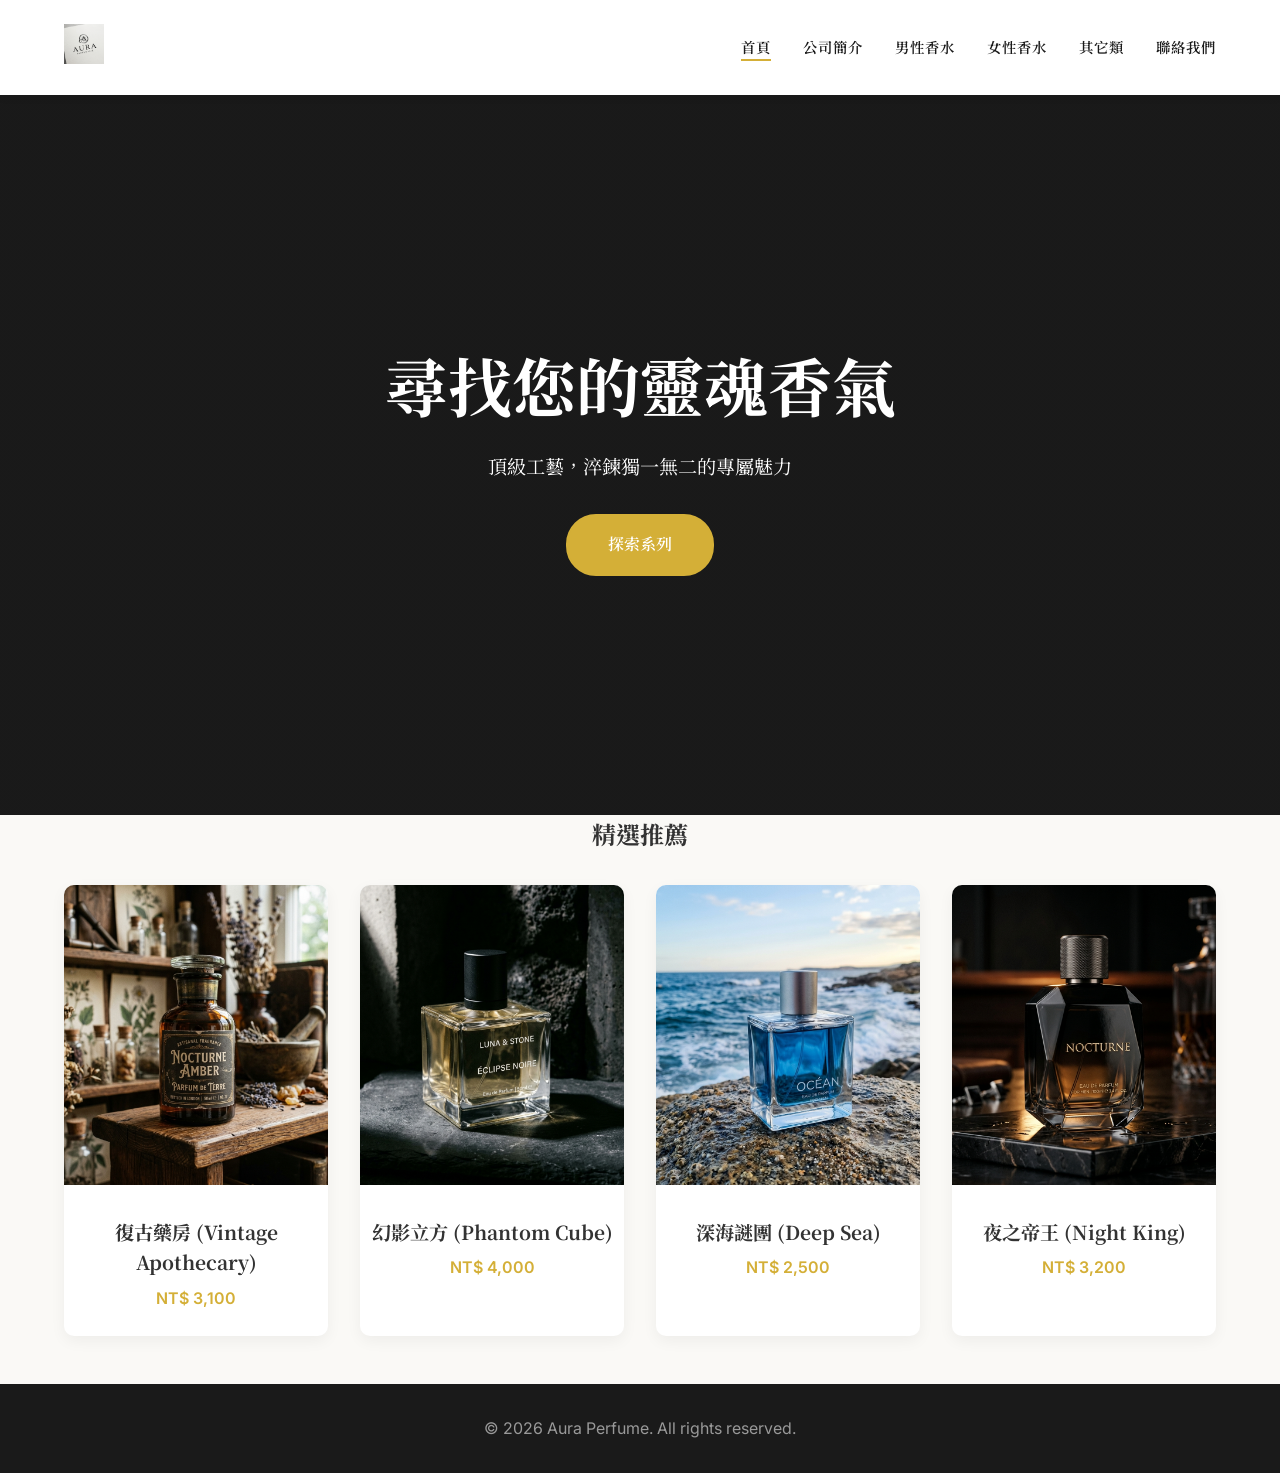
==== index.html @ 18f112ca "Add files via upload" ====
<!DOCTYPE html>
<html lang="zh-TW">
<head>
    <meta charset="UTF-8">
    <meta name="viewport" content="width=device-width, initial-scale=1.0">
    <title>Aura 香水 - 探索您的專屬香氛</title>
    <meta name="description" content="Aura 提供頂級男性、女性及中性香水，讓您散發獨特魅力。">
    <link rel="stylesheet" href="css/style.css">
    <link href="https://fonts.googleapis.com/css2?family=Noto+Serif+TC:wght@300;400;700&family=Inter:wght@300;400;600&display=swap" rel="stylesheet">
</head>
<body>
    <nav class="navbar">
        <div class="logo">
            <a href="index.html"><img src="images/logo.webp" alt="Aura Logo" id="logo-img" onerror="this.src='images/logo.png'"></a>
        </div>
        <ul class="nav-links">
            <li><a href="index.html" class="active">首頁</a></li>
            <li><a href="about.html">公司簡介</a></li>
            <li><a href="men.html">男性香水</a></li>
            <li><a href="women.html">女性香水</a></li>
            <li><a href="other.html">其它類</a></li>
            <li><a href="contact.html">聯絡我們</a></li>
        </ul>
    </nav>

    <header class="hero">
        <div class="hero-content">
            <h1>尋找您的靈魂香氣</h1>
            <p>頂級工藝，淬鍊獨一無二的專屬魅力</p>
            <a href="women.html" class="btn">探索系列</a>
        </div>
    </header>

    <section class="featured">
        <h2 style="text-align: center; margin-bottom: 2rem;">精選推薦</h2>
        <div class="product-grid" id="featured-products">
            <!-- 產品動態載入 -->
        </div>
    </section>

    <footer>
        <p>&copy; 2026 Aura Perfume. All rights reserved.</p>
    </footer>

    <script src="js/products.js"></script>
    <script src="js/main.js"></script>
</body>
</html>
---- css/style.css ----
/* css/style.css */
:root {
    --primary-color: #1a1a1a;
    --secondary-color: #d4af37; /* gold */
    --bg-color: #faf9f6; /* off-white */
    --text-color: #333;
    --light-text: #fff;
    --transition: all 0.3s ease;
}

* {
    margin: 0;
    padding: 0;
    box-sizing: border-box;
}

body {
    font-family: 'Inter', 'Noto Serif TC', serif;
    background-color: var(--bg-color);
    color: var(--text-color);
    line-height: 1.6;
}

h1, h2, h3, .logo {
    font-family: 'Noto Serif TC', serif;
}

/* Navbar */
.navbar {
    display: flex;
    justify-content: space-between;
    align-items: center;
    padding: 1.5rem 5%;
    background-color: rgba(255, 255, 255, 0.95);
    position: sticky;
    top: 0;
    z-index: 1000;
    box-shadow: 0 2px 10px rgba(0,0,0,0.05);
    backdrop-filter: blur(10px);
}

.logo img {
    height: 40px;
    transition: var(--transition);
}

.logo img:hover {
    transform: scale(1.05);
}

.nav-links {
    list-style: none;
    display: flex;
    gap: 2rem;
}

.nav-links a {
    text-decoration: none;
    color: var(--primary-color);
    font-weight: 600;
    text-transform: uppercase;
    letter-spacing: 1px;
    font-size: 0.9rem;
    transition: var(--transition);
    position: relative;
}

.nav-links a::after {
    content: '';
    position: absolute;
    bottom: -5px;
    left: 0;
    width: 0;
    height: 2px;
    background-color: var(--secondary-color);
    transition: var(--transition);
}

.nav-links a:hover::after, .nav-links a.active::after {
    width: 100%;
}

/* Hero Section */
.hero {
    height: 80vh;
    background-color: #333;
    background-image: linear-gradient(rgba(0, 0, 0, 0.5), rgba(0, 0, 0, 0.5)), url('../images/perfume_m_1.webp');
    background-position: center;
    background-size: cover;
    display: flex;
    align-items: center;
    justify-content: center;
    text-align: center;
    color: var(--light-text);
}

.hero-content h1 {
    font-size: 4rem;
    margin-bottom: 1rem;
    animation: fadeInDown 1s ease;
}

.hero-content p {
    font-size: 1.2rem;
    margin-bottom: 2rem;
    animation: fadeInUp 1s ease 0.3s;
    animation-fill-mode: both;
}

.btn {
    display: inline-block;
    padding: 1rem 2.5rem;
    background-color: var(--secondary-color);
    color: var(--light-text);
    text-decoration: none;
    font-weight: 600;
    border-radius: 30px;
    transition: var(--transition);
    border: 2px solid var(--secondary-color);
    cursor: pointer;
}

.btn:hover {
    background-color: transparent;
    color: var(--secondary-color);
}

/* Page Header */
.page-header {
    padding: 4rem 5%;
    text-align: center;
    background-color: #f0eee9;
    margin-bottom: 3rem;
}

.page-header h1 {
    font-size: 2.5rem;
    color: var(--primary-color);
}

/* Product Grid */
.product-grid {
    display: grid;
    grid-template-columns: repeat(auto-fill, minmax(250px, 1fr));
    gap: 2rem;
    padding: 0 5% 3rem;
}

.product-card {
    background: #fff;
    border-radius: 10px;
    overflow: hidden;
    box-shadow: 0 5px 15px rgba(0,0,0,0.05);
    transition: var(--transition);
    cursor: pointer;
    text-align: center;
    padding-bottom: 1.5rem;
    text-decoration: none;
    color: inherit;
    display: block;
}

.product-card:hover {
    transform: translateY(-10px);
    box-shadow: 0 15px 30px rgba(0,0,0,0.1);
}

.product-image {
    width: 100%;
    height: 300px;
    object-fit: cover;
    transition: var(--transition);
}

.product-card:hover .product-image {
    transform: scale(1.05);
}

.product-card h3 {
    margin: 1.5rem 0 0.5rem;
    font-size: 1.2rem;
}

.product-card p {
    color: var(--secondary-color);
    font-weight: 600;
}

/* Product Detail */
.product-detail {
    display: flex;
    flex-wrap: wrap;
    gap: 4rem;
    padding: 4rem 5%;
    max-width: 1200px;
    margin: 0 auto;
}

.product-detail-img {
    flex: 1;
    min-width: 300px;
}

.product-detail-img img {
    width: 100%;
    border-radius: 10px;
    box-shadow: 0 10px 30px rgba(0,0,0,0.1);
}

.product-detail-info {
    flex: 1;
    min-width: 300px;
    display: flex;
    flex-direction: column;
    justify-content: center;
}

.product-detail-info h1 {
    font-size: 2.5rem;
    margin-bottom: 1rem;
}

.product-price {
    font-size: 1.5rem;
    color: var(--secondary-color);
    font-weight: 600;
    margin-bottom: 2rem;
}

.product-desc {
    margin-bottom: 2rem;
    color: #666;
}

/* About Section */
.about-content {
    display: flex;
    flex-wrap: wrap;
    gap: 4rem;
    padding: 0 5% 4rem;
    align-items: center;
}

.about-text {
    flex: 1;
    min-width: 300px;
}

.about-text p {
    margin-bottom: 1.5rem;
    font-size: 1.1rem;
    color: #555;
}

.about-image {
    flex: 1;
    min-width: 300px;
}

.about-image img {
    width: 100%;
    border-radius: 10px;
    box-shadow: 0 10px 30px rgba(0,0,0,0.1);
}

/* Forms */
.contact-form {
    max-width: 600px;
    margin: 0 auto 4rem;
    padding: 0 5%;
}

.form-group {
    margin-bottom: 1.5rem;
}

.form-group input, .form-group textarea {
    width: 100%;
    padding: 1rem;
    border: 1px solid #ddd;
    border-radius: 5px;
    font-family: inherit;
    transition: var(--transition);
}

.form-group input:focus, .form-group textarea:focus {
    outline: none;
    border-color: var(--secondary-color);
}

.form-group textarea {
    height: 150px;
    resize: vertical;
}

/* Footer */
footer {
    text-align: center;
    padding: 2rem;
    background-color: var(--primary-color);
    color: #999;
    margin-top: auto;
}

/* Animations */
@keyframes fadeInDown {
    from { opacity: 0; transform: translateY(-30px); }
    to { opacity: 1; transform: translateY(0); }
}

@keyframes fadeInUp {
    from { opacity: 0; transform: translateY(30px); }
    to { opacity: 1; transform: translateY(0); }
}
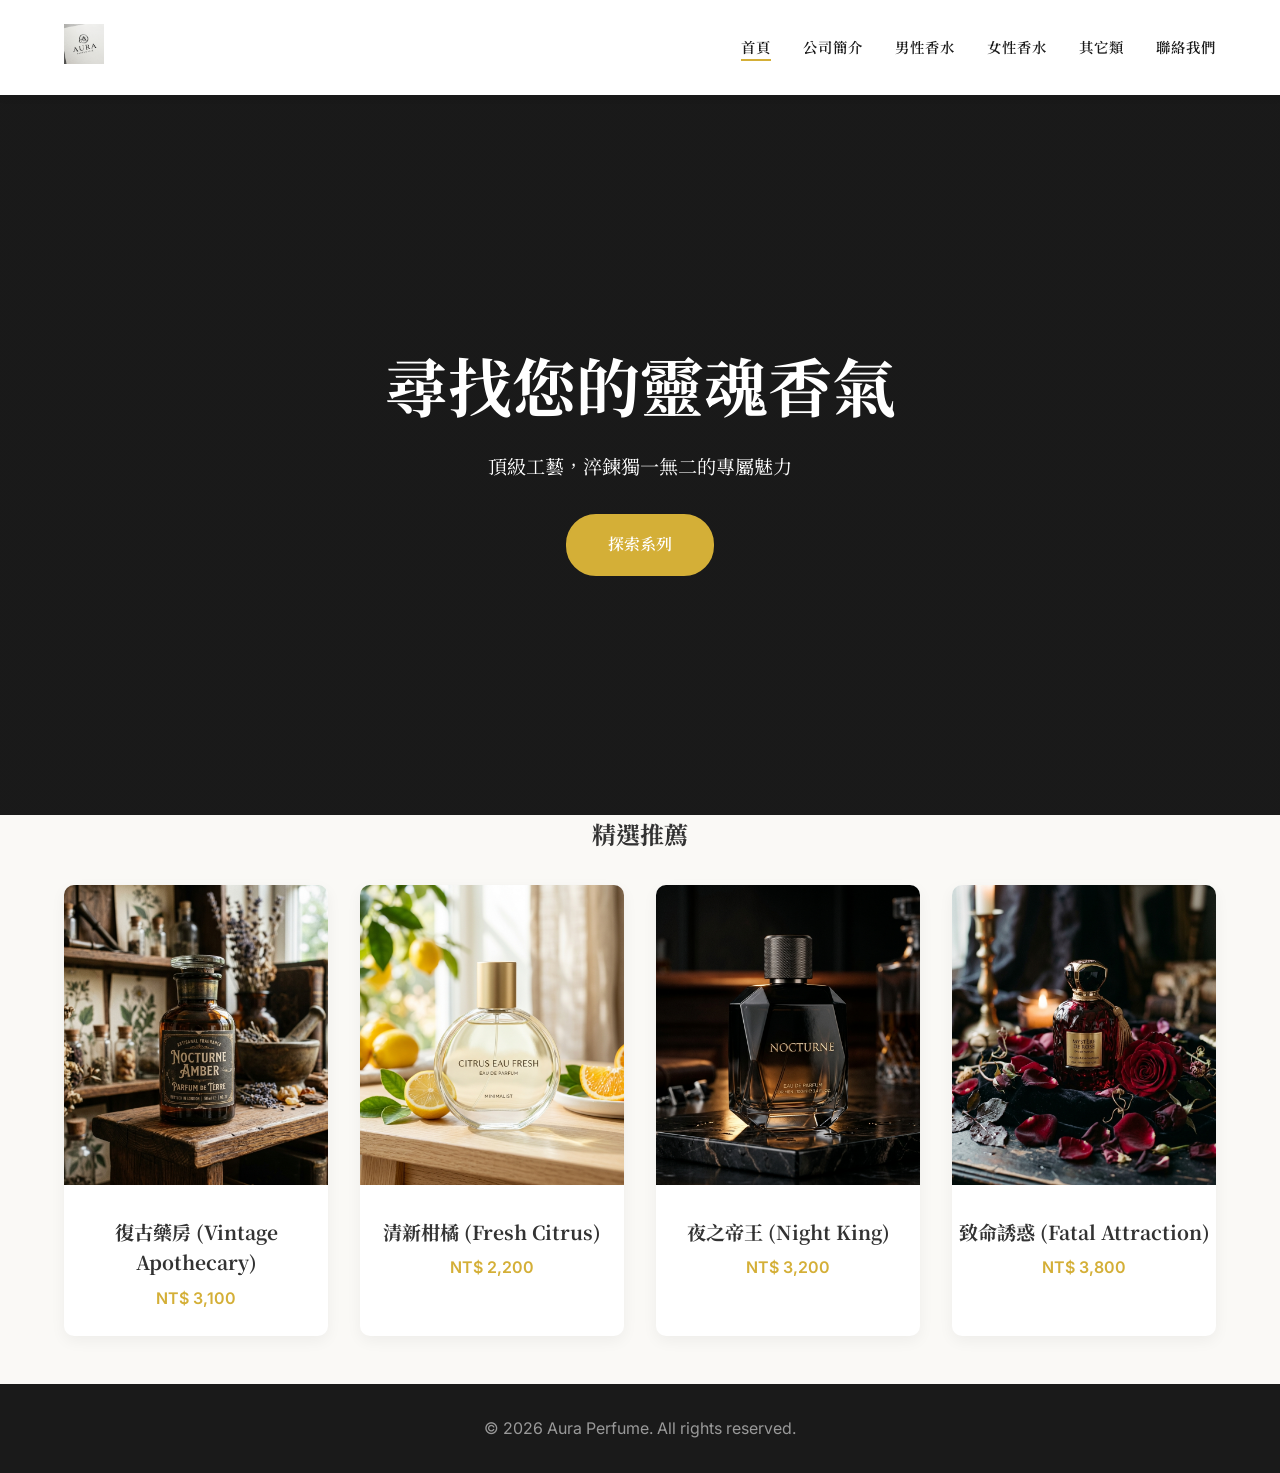
==== commit 7ff5f60f: "Add files via upload" ====
--- a/index.html
+++ b/index.html
@@ -3,10 +3,13 @@
 <head>
     <meta charset="UTF-8">
     <meta name="viewport" content="width=device-width, initial-scale=1.0">
-    <title>Aura 香水 - 探索您的專屬香氛</title>
-    <meta name="description" content="Aura 提供頂級男性、女性及中性香水，讓您散發獨特魅力。">
+    <title>謝筑崴的香水商店</title>
+    <meta name="description" content="我每個月都會去法國代購香水，都是時下最新穎的味道">
+        <meta name="keywords" content="謝筑崴,香水,法國,男性,女性">
+
     <link rel="stylesheet" href="css/style.css">
     <link href="https://fonts.googleapis.com/css2?family=Noto+Serif+TC:wght@300;400;700&family=Inter:wght@300;400;600&display=swap" rel="stylesheet">
+    <meta name="google-site-verification" content="RbcjhqquESk4elyq4oFd_9eKBiSUAHQCHx4CohAJn1c" />
 </head>
 <body>
     <nav class="navbar">
